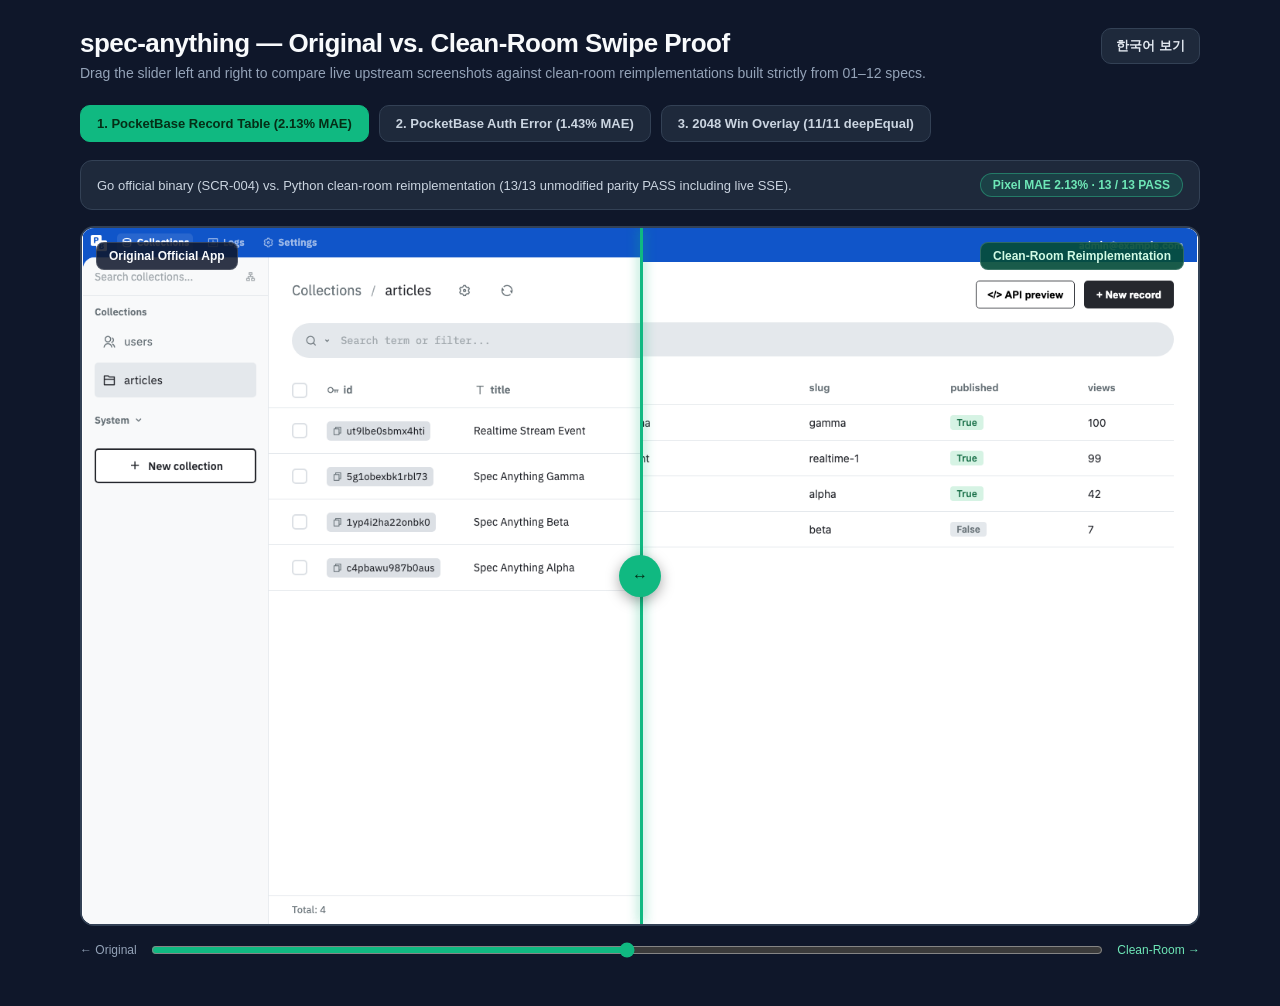
==== assets/reimpl-proof-interactive.html @ 7755ce12 "feat: publish spec-anything v2.1.0 unified skill, REA pipeline, and 3 verified MIT examples" ====
<!doctype html>
<html lang="en">
<head>
<meta charset="utf-8" />
<meta name="viewport" content="width=device-width, initial-scale=1" />
<title>spec-anything — Interactive Clean-Room Reimplementation Swipe Comparison</title>
<style>
  * { box-sizing: border-box; margin: 0; padding: 0; }
  body {
    font-family: -apple-system, BlinkMacSystemFont, "Segoe UI", Inter, "Apple SD Gothic Neo", sans-serif;
    background: #0f172a; color: #f8fafc; padding: 28px 24px 48px;
  }
  .container { max-width: 1120px; margin: 0 auto; }
  .topbar {
    display: flex; justify-content: space-between; align-items: flex-start; gap: 16px;
    margin-bottom: 24px; flex-wrap: wrap;
  }
  h1 { font-size: 26px; font-weight: 800; letter-spacing: -0.02em; }
  .sub { color: #94a3b8; font-size: 14px; margin-top: 6px; }
  .lang-btn {
    background: #1e293b; color: #e2e8f0; border: 1px solid #334155;
    padding: 8px 14px; border-radius: 10px; font-weight: 700; cursor: pointer; font-size: 13px;
  }
  .lang-btn:hover { background: #334155; }
  .tabs { display: flex; gap: 10px; margin-bottom: 18px; flex-wrap: wrap; }
  .tab {
    background: #1e293b; border: 1px solid #334155; color: #cbd5e1;
    padding: 10px 16px; border-radius: 10px; cursor: pointer; font-weight: 700; font-size: 13px;
  }
  .tab.active { background: #10b981; border-color: #10b981; color: #052e16; }
  .meta-bar {
    display: flex; justify-content: space-between; align-items: center; gap: 12px; flex-wrap: wrap;
    background: #1e293b; border: 1px solid #334155; border-radius: 12px; padding: 12px 16px; margin-bottom: 16px;
    font-size: 13px; color: #cbd5e1;
  }
  .pill {
    background: rgba(16,185,129,0.16); color: #6ee7b7; border: 1px solid rgba(52,211,153,0.4);
    padding: 4px 12px; border-radius: 999px; font-weight: 700; font-size: 12px;
  }
  .stage {
    position: relative; width: 100%; aspect-ratio: 16 / 10; background: #ffffff;
    border-radius: 14px; overflow: hidden; border: 2px solid #334155; user-select: none;
  }
  .layer {
    position: absolute; inset: 0; display: flex; align-items: center; justify-content: center; background: #ffffff;
  }
  .layer img { width: 100%; height: 100%; object-fit: contain; display: block; }
  #topLayer { clip-path: inset(0 50% 0 0); }
  .divider {
    position: absolute; top: 0; bottom: 0; left: 50%; width: 3px; background: #10b981;
    box-shadow: 0 0 12px rgba(16,185,129,0.8); pointer-events: none;
  }
  .handle {
    position: absolute; top: 50%; left: 50%; transform: translate(-50%, -50%);
    width: 42px; height: 42px; border-radius: 50%; background: #10b981; color: #052e16;
    display: flex; align-items: center; justify-content: center; font-weight: 900; font-size: 16px;
    box-shadow: 0 4px 14px rgba(0,0,0,0.35); pointer-events: none;
  }
  .tag {
    position: absolute; top: 14px; padding: 6px 12px; border-radius: 8px;
    font-size: 12px; font-weight: 800; background: rgba(15,23,42,0.86); color: #f8fafc;
    border: 1px solid rgba(255,255,255,0.16);
  }
  .tag.left { left: 14px; }
  .tag.right { right: 14px; background: rgba(6,78,59,0.92); color: #d1fae5; }
  .slider-wrap { margin-top: 16px; display: flex; align-items: center; gap: 14px; }
  input[type=range] { flex: 1; accent-color: #10b981; cursor: ew-resize; }
</style>
</head>
<body>
<div class="container">
  <div class="topbar">
    <div>
      <h1 id="title">spec-anything — Original vs. Clean-Room Swipe Proof</h1>
      <p class="sub" id="subtitle">Drag the slider left and right to compare live upstream screenshots against clean-room reimplementations built strictly from 01–12 specs.</p>
    </div>
    <button class="lang-btn" id="langToggle">한국어 보기</button>
  </div>

  <div class="tabs">
    <button class="tab active" data-case="pb_articles" id="tab0">1. PocketBase Record Table (2.13% MAE)</button>
    <button class="tab" data-case="pb_error" id="tab1">2. PocketBase Auth Error (1.43% MAE)</button>
    <button class="tab" data-case="g2048" id="tab2">3. 2048 Win Overlay (11/11 deepEqual)</button>
  </div>

  <div class="meta-bar">
    <span id="desc">Go official binary (SCR-004) vs. Python clean-room reimplementation (13/13 unmodified parity PASS including live SSE).</span>
    <span class="pill" id="badge">Pixel MAE 2.13% · 13 / 13 PASS</span>
  </div>

  <div class="stage" id="stage">
    <div class="layer"><img id="imgRight" src="[data-uri]" alt="Clean-Room" /></div>
    <div class="layer" id="topLayer"><img id="imgLeft" src="[data-uri]" alt="Original" /></div>
    <div class="divider" id="divider"></div>
    <div class="handle" id="handle">↔</div>
    <div class="tag left" id="lblLeft">Original Official App</div>
    <div class="tag right" id="lblRight">Clean-Room Reimplementation</div>
  </div>

  <div class="slider-wrap">
    <span id="leftHint" style="font-size:12px;color:#94a3b8;">← Original</span>
    <input type="range" id="range" min="0" max="100" value="50" />
    <span id="rightHint" style="font-size:12px;color:#6ee7b7;">Clean-Room →</span>
  </div>
</div>

<script>
const CASES = {
  pb_articles: {
    left: "[data-uri]",
    right: "[data-uri]",
    en: { desc: "Go official binary (SCR-004) vs. Python clean-room reimplementation (13/13 unmodified parity PASS including live SSE).", badge: "Pixel MAE 2.13% · 13 / 13 PASS" },
    ko: { desc: "PocketBase Go 공식 바이너리(SCR-004) vs. 명세만으로 Python 재구현(실시간 SSE 포함 07 테스트 13/13 PASS).", badge: "픽셀 차분 MAE 2.13% · 13 / 13 PASS" }
  },
  pb_error: {
    left: "[data-uri]",
    right: "[data-uri]",
    en: { desc: "Auth failure state (HTTP 400 Failed to authenticate.) toast transition & Playwright visual gate (login baseline 1.12% <= 5.00%).", badge: "Pixel MAE 1.43% · Login 1.12% PASS" },
    ko: { desc: "인증 실패 상태(HTTP 400 Failed to authenticate.) 오류 토스트 전이 및 Playwright 로그인 기준선(1.12% <= 5.00%).", badge: "픽셀 차분 MAE 1.43% · 로그인 1.12% PASS" }
  },
  g2048: {
    left: "[data-uri]",
    right: "[data-uri]",
    en: { desc: "gabrielecirulli/2048 original win overlay vs. clean-room JS/CSS reimplementation (unmodified 07-compare.cjs 11/11 deepEqual PASS).", badge: "Pixel MAE 6.90% · 11 / 11 deepEqual" },
    ko: { desc: "gabrielecirulli/2048 원본 승리 오버레이 vs. 클린룸 JS/CSS 재구현(원본 07-compare.cjs 11/11 deepEqual PASS).", badge: "픽셀 차분 MAE 6.90% · 11 / 11 deepEqual" }
  }
};

const UI = {
  en: {
    title: "spec-anything — Original vs. Clean-Room Swipe Proof",
    subtitle: "Drag the slider left and right to compare live upstream screenshots against clean-room reimplementations built strictly from 01–12 specs.",
    toggle: "한국어 보기",
    tabs: ["1. PocketBase Record Table (2.13% MAE)", "2. PocketBase Auth Error (1.43% MAE)", "3. 2048 Win Overlay (11/11 deepEqual)"],
    left: "Original Official App",
    right: "Clean-Room Reimplementation",
    leftHint: "← Original",
    rightHint: "Clean-Room →"
  },
  ko: {
    title: "spec-anything — 원본 vs. 클린룸 재구현 스와이프 대조",
    subtitle: "슬라이더를 좌우로 움직여 공식 원본 화면과 01–12 명세만으로 클린룸 재구현한 화면을 직접 비교하세요.",
    toggle: "Switch to English",
    tabs: ["1. PocketBase 레코드 테이블 (2.13% MAE)", "2. PocketBase 인증 오류 (1.43% MAE)", "3. 2048 승리 오버레이 (11/11 deepEqual)"],
    left: "공식 원본 앱",
    right: "클린룸 재구현본",
    leftHint: "← 공식 원본",
    rightHint: "클린룸 재구현 →"
  }
};

let lang = "en";
let cur = "pb_articles";

const range = document.getElementById("range");
const topLayer = document.getElementById("topLayer");
const divider = document.getElementById("divider");
const handle = document.getElementById("handle");

function setPos(v) {
  topLayer.style.clipPath = `inset(0 ${100 - v}% 0 0)`;
  divider.style.left = `${v}%`;
  handle.style.left = `${v}%`;
}

function render() {
  const u = UI[lang];
  document.getElementById("title").textContent = u.title;
  document.getElementById("subtitle").textContent = u.subtitle;
  document.getElementById("langToggle").textContent = u.toggle;
  document.getElementById("lblLeft").textContent = u.left;
  document.getElementById("lblRight").textContent = u.right;
  document.getElementById("leftHint").textContent = u.leftHint;
  document.getElementById("rightHint").textContent = u.rightHint;
  u.tabs.forEach((t, i) => document.getElementById("tab" + i).textContent = t);
  const c = CASES[cur];
  document.getElementById("imgLeft").src = c.left;
  document.getElementById("imgRight").src = c.right;
  document.getElementById("desc").textContent = c[lang].desc;
  document.getElementById("badge").textContent = c[lang].badge;
}

range.addEventListener("input", e => setPos(Number(e.target.value)));
document.querySelectorAll(".tab").forEach(btn => {
  btn.addEventListener("click", () => {
    document.querySelectorAll(".tab").forEach(b => b.classList.remove("active"));
    btn.classList.add("active");
    cur = btn.dataset.case;
    render();
  });
});
document.getElementById("langToggle").addEventListener("click", () => {
  lang = lang === "en" ? "ko" : "en";
  render();
});
render();
setPos(50);
</script>
</body>
</html>
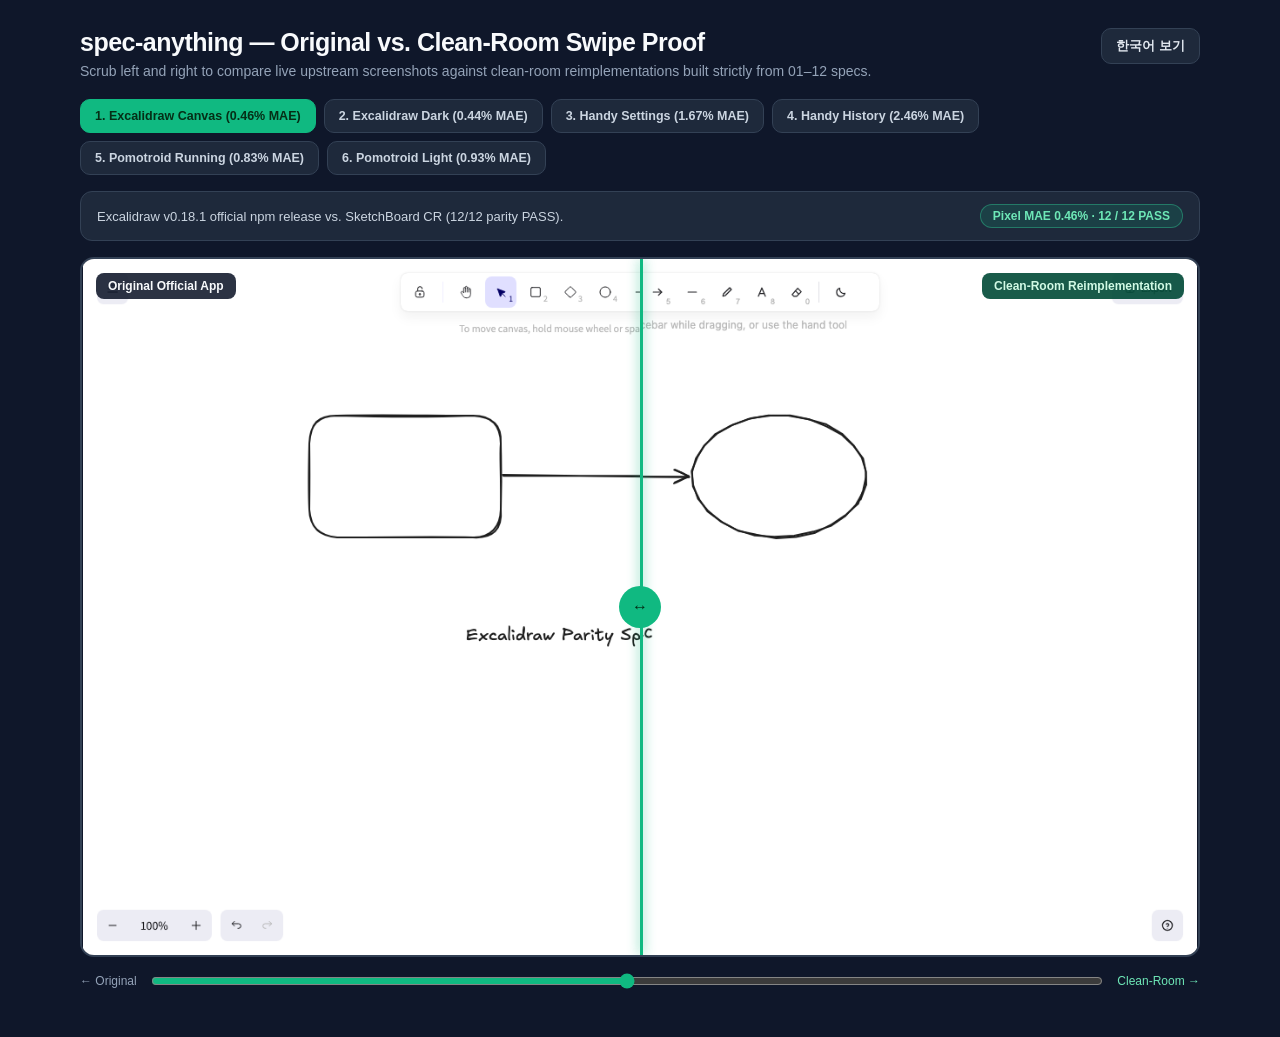
==== commit 9be1fdce: "feat(v3.0.0): showcase Excalidraw, Handy (2026), and Pomotroid with 39/39 gates and sub-2% clean-roo" ====
--- a/assets/reimpl-proof-interactive.html
+++ b/assets/reimpl-proof-interactive.html
@@ -3,7 +3,7 @@
 <head>
 <meta charset="utf-8" />
 <meta name="viewport" content="width=device-width, initial-scale=1" />
-<title>spec-anything — Interactive Clean-Room Reimplementation Swipe Comparison</title>
+<title>spec-anything — Interactive Clean-Room Swipe Comparison (Excalidraw · Handy · Pomotroid)</title>
 <style>
   * { box-sizing: border-box; margin: 0; padding: 0; }
   body {
@@ -11,21 +11,17 @@
     background: #0f172a; color: #f8fafc; padding: 28px 24px 48px;
   }
   .container { max-width: 1120px; margin: 0 auto; }
-  .topbar {
-    display: flex; justify-content: space-between; align-items: flex-start; gap: 16px;
-    margin-bottom: 24px; flex-wrap: wrap;
-  }
-  h1 { font-size: 26px; font-weight: 800; letter-spacing: -0.02em; }
+  .topbar { display: flex; justify-content: space-between; align-items: flex-start; gap: 16px; margin-bottom: 20px; flex-wrap: wrap; }
+  h1 { font-size: 25px; font-weight: 800; letter-spacing: -0.02em; }
   .sub { color: #94a3b8; font-size: 14px; margin-top: 6px; }
   .lang-btn {
     background: #1e293b; color: #e2e8f0; border: 1px solid #334155;
     padding: 8px 14px; border-radius: 10px; font-weight: 700; cursor: pointer; font-size: 13px;
   }
-  .lang-btn:hover { background: #334155; }
-  .tabs { display: flex; gap: 10px; margin-bottom: 18px; flex-wrap: wrap; }
+  .tabs { display: flex; gap: 8px; margin-bottom: 16px; flex-wrap: wrap; }
   .tab {
     background: #1e293b; border: 1px solid #334155; color: #cbd5e1;
-    padding: 10px 16px; border-radius: 10px; cursor: pointer; font-weight: 700; font-size: 13px;
+    padding: 9px 14px; border-radius: 10px; cursor: pointer; font-weight: 700; font-size: 12.5px;
   }
   .tab.active { background: #10b981; border-color: #10b981; color: #052e16; }
   .meta-bar {
@@ -38,29 +34,19 @@
     padding: 4px 12px; border-radius: 999px; font-weight: 700; font-size: 12px;
   }
   .stage {
-    position: relative; width: 100%; aspect-ratio: 16 / 10; background: #ffffff;
+    position: relative; width: 100%; aspect-ratio: 16 / 10; background: #1e293b;
     border-radius: 14px; overflow: hidden; border: 2px solid #334155; user-select: none;
   }
-  .layer {
-    position: absolute; inset: 0; display: flex; align-items: center; justify-content: center; background: #ffffff;
-  }
+  .layer { position: absolute; inset: 0; display: flex; align-items: center; justify-content: center; background: #0f172a; }
   .layer img { width: 100%; height: 100%; object-fit: contain; display: block; }
   #topLayer { clip-path: inset(0 50% 0 0); }
-  .divider {
-    position: absolute; top: 0; bottom: 0; left: 50%; width: 3px; background: #10b981;
-    box-shadow: 0 0 12px rgba(16,185,129,0.8); pointer-events: none;
-  }
+  .divider { position: absolute; top: 0; bottom: 0; left: 50%; width: 3px; background: #10b981; box-shadow: 0 0 12px rgba(16,185,129,0.8); pointer-events: none; }
   .handle {
     position: absolute; top: 50%; left: 50%; transform: translate(-50%, -50%);
     width: 42px; height: 42px; border-radius: 50%; background: #10b981; color: #052e16;
-    display: flex; align-items: center; justify-content: center; font-weight: 900; font-size: 16px;
-    box-shadow: 0 4px 14px rgba(0,0,0,0.35); pointer-events: none;
+    display: flex; align-items: center; justify-content: center; font-weight: 900; font-size: 16px; pointer-events: none;
   }
-  .tag {
-    position: absolute; top: 14px; padding: 6px 12px; border-radius: 8px;
-    font-size: 12px; font-weight: 800; background: rgba(15,23,42,0.86); color: #f8fafc;
-    border: 1px solid rgba(255,255,255,0.16);
-  }
+  .tag { position: absolute; top: 14px; padding: 6px 12px; border-radius: 8px; font-size: 12px; font-weight: 800; background: rgba(15,23,42,0.88); color: #f8fafc; }
   .tag.left { left: 14px; }
   .tag.right { right: 14px; background: rgba(6,78,59,0.92); color: #d1fae5; }
   .slider-wrap { margin-top: 16px; display: flex; align-items: center; gap: 14px; }
@@ -72,25 +58,28 @@
   <div class="topbar">
     <div>
       <h1 id="title">spec-anything — Original vs. Clean-Room Swipe Proof</h1>
-      <p class="sub" id="subtitle">Drag the slider left and right to compare live upstream screenshots against clean-room reimplementations built strictly from 01–12 specs.</p>
+      <p class="sub" id="subtitle">Scrub left and right to compare live upstream screenshots against clean-room reimplementations built strictly from 01–12 specs.</p>
     </div>
     <button class="lang-btn" id="langToggle">한국어 보기</button>
   </div>
 
   <div class="tabs">
-    <button class="tab active" data-case="pb_articles" id="tab0">1. PocketBase Record Table (2.13% MAE)</button>
-    <button class="tab" data-case="pb_error" id="tab1">2. PocketBase Auth Error (1.43% MAE)</button>
-    <button class="tab" data-case="g2048" id="tab2">3. 2048 Win Overlay (11/11 deepEqual)</button>
+    <button class="tab active" data-case="exc_light" id="tab0">1. Excalidraw Canvas (0.46% MAE)</button>
+    <button class="tab" data-case="exc_dark" id="tab1">2. Excalidraw Dark (0.44% MAE)</button>
+    <button class="tab" data-case="hnd_gen" id="tab2">3. Handy Settings (1.67% MAE)</button>
+    <button class="tab" data-case="hnd_hist" id="tab3">4. Handy History (2.46% MAE)</button>
+    <button class="tab" data-case="pom_run" id="tab4">5. Pomotroid Running (0.83% MAE)</button>
+    <button class="tab" data-case="pom_light" id="tab5">6. Pomotroid Light (0.93% MAE)</button>
   </div>
 
   <div class="meta-bar">
-    <span id="desc">Go official binary (SCR-004) vs. Python clean-room reimplementation (13/13 unmodified parity PASS including live SSE).</span>
-    <span class="pill" id="badge">Pixel MAE 2.13% · 13 / 13 PASS</span>
+    <span id="desc"></span>
+    <span class="pill" id="badge"></span>
   </div>
 
-  <div class="stage" id="stage">
-    <div class="layer"><img id="imgRight" src="[data-uri]" alt="Clean-Room" /></div>
-    <div class="layer" id="topLayer"><img id="imgLeft" src="[data-uri]" alt="Original" /></div>
+  <div class="stage">
+    <div class="layer"><img id="imgRight" src="[data-uri]" alt="Clean-Room" /></div>
+    <div class="layer" id="topLayer"><img id="imgLeft" src="[data-uri]" alt="Original" /></div>
     <div class="divider" id="divider"></div>
     <div class="handle" id="handle">↔</div>
     <div class="tag left" id="lblLeft">Original Official App</div>
@@ -106,63 +95,20 @@
 
 <script>
 const CASES = {
-  pb_articles: {
-    left: "[data-uri]